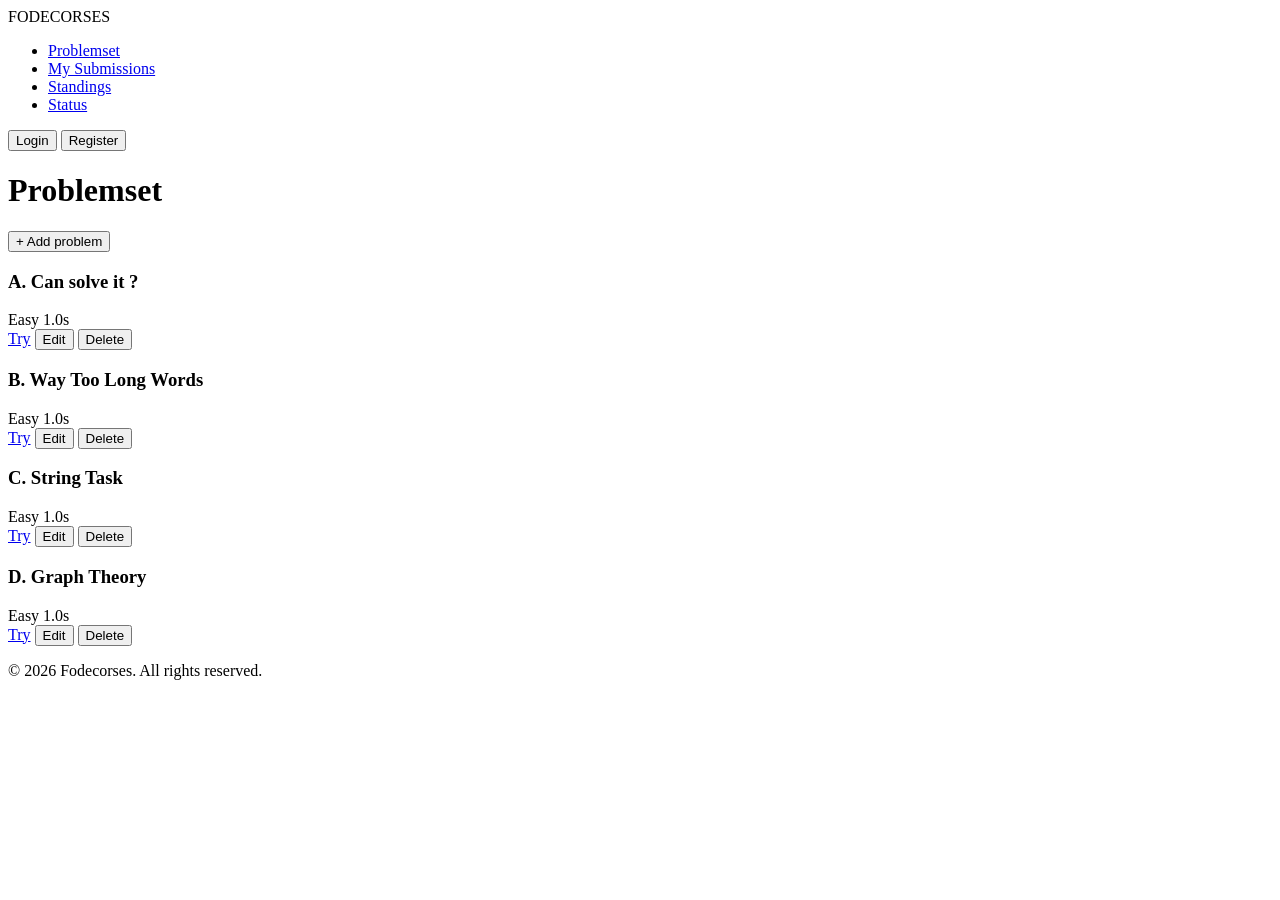
==== pages/home.html @ 0ba61a47 "fix: merged front-end pages" ====
<!DOCTYPE html>

<head>
    <title>Fodecorses - Home</title>
    <link rel="stylesheet" href="../styles/home-style.css">
</head>

<body>
    <!-- Navigation Bar -->
    <nav class="navbar">
        <div class="logo">
            <div class="logo-bars">
                <span class="bar-left"></span>
                <span class="bar-middle"></span>
                <span class="bar-right"></span>
            </div>

            <span class="logo-text"><span class="highlight-letter">F</span>ODECORSES</span>
        </div>

        <ul class="nav-links">
            <li><a href="../pages/home.html"> Problemset </a></li>
            <li><a href="../pages/submission.html">My Submissions</a></li>
            <li><a href="#">Standings</a></li>
            <li><a href="../pages/status.html">Status</a></li>
        </ul>

        <div class="auth-buttons">
            <button>Login</button>
            <button>Register</button>
        </div>

    </nav>

    <!-- Main Title & Header Section -->
    <div class="main-header">

        <h1>Problemset</h1>
        <button class="btn-add">+ Add problem</button>
    </div>

    <!-- Problems List Container -->
    <div class="problem-container">

        <div class="problem-card">
            <div class="problem-info">
                <h3> A. Can solve it ?</h3>
                <span class="difficulty">Easy</span>
                <span class="time-limit">1.0s</span>
            </div>

            <div class="problem-actions">
                <a href="#" class="btn-try">Try</a>
                <button class="btn-edit">Edit</button>
                <button class="btn-delete">Delete</button>

            </div>

        </div>

        <div class="problem-card">
            <div class="problem-info">
                <h3>B. Way Too Long Words</h3>
                <span class="difficulty">Easy</span>
                <span class="time-limit">1.0s</span>
            </div>

            <div class="problem-actions">
                <a href="#" class="btn-try">Try</a>
                <button class="btn-edit">Edit</button>
                <button class="btn-delete">Delete</button>

            </div>

        </div>

        <div class="problem-card">
            <div class="problem-info">
                <h3>C. String Task</h3>
                <span class="difficulty">Easy</span>
                <span class="time-limit">1.0s</span>
            </div>

            <div class="problem-actions">
                <a href="#" class="btn-try">Try</a>
                <button class="btn-edit">Edit</button>
                <button class="btn-delete">Delete</button>

            </div>

        </div>

        <div class="problem-card">
            <div class="problem-info">
                <h3>D. Graph Theory</h3>
                <span class="difficulty">Easy</span>
                <span class="time-limit">1.0s</span>
            </div>

            <div class="problem-actions">
                <a href="#" class="btn-try">Try</a>
                <button class="btn-edit">Edit</button>
                <button class="btn-delete">Delete</button>

            </div>

        </div>

    </div>


    <!-- Footer -->
    <footer>
        <p> &copy; 2026 Fodecorses. All rights reserved.</p>
    </footer>

</body>

</html>
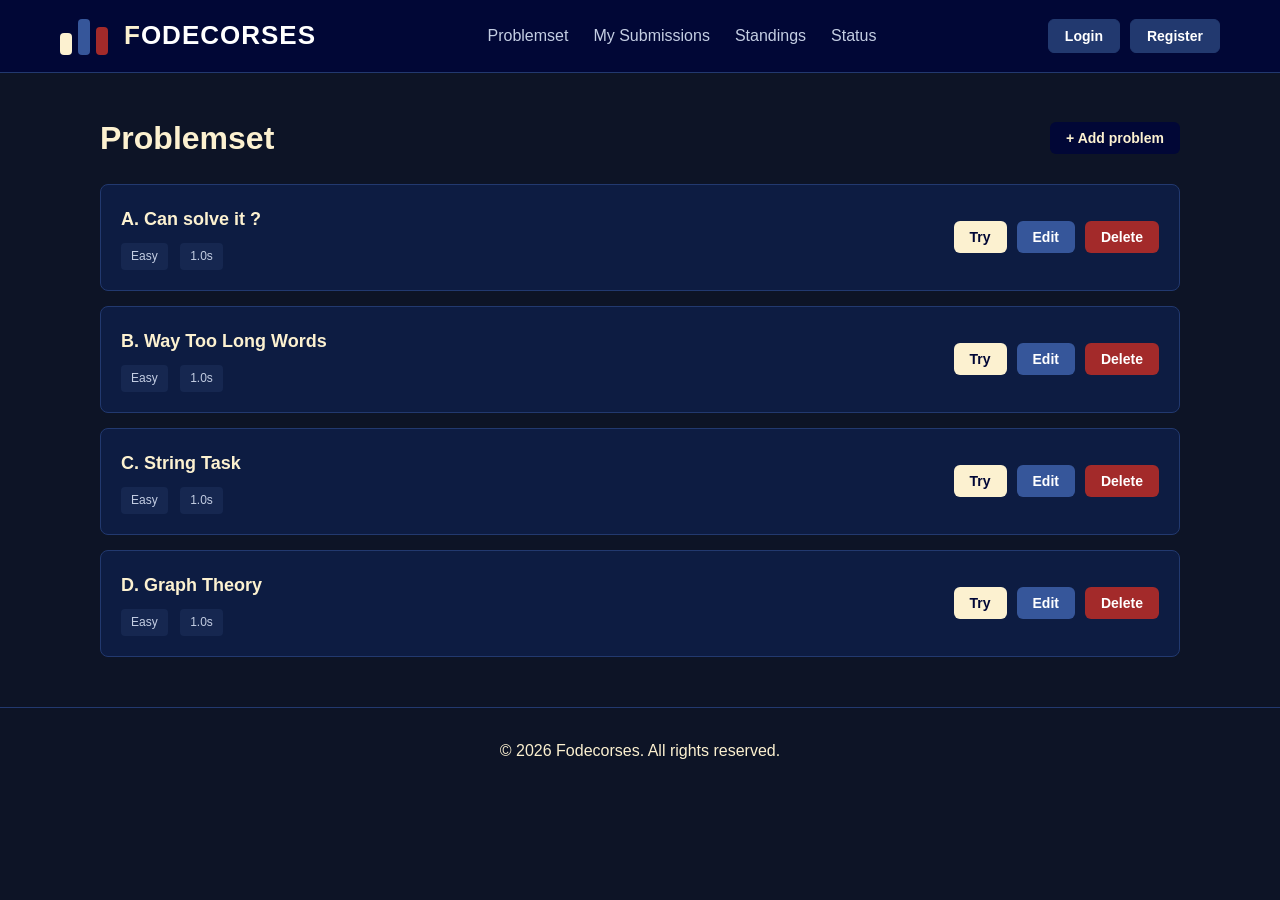
==== commit 60514eab: "fix: merged all front-end pages" ====
--- a/pages/home.html
+++ b/pages/home.html
@@ -21,8 +21,8 @@
         <ul class="nav-links">
             <li><a href="../pages/home.html"> Problemset </a></li>
             <li><a href="../pages/submission.html">My Submissions</a></li>
-            <li><a href="#">Standings</a></li>
-            <li><a href="../pages/status.html">Status</a></li>
+            <li><a href="../pages/Standings.html">Standings</a></li>
+            <li><a href="../pages/submission.html">Status</a></li>
         </ul>
 
         <div class="auth-buttons">
@@ -50,10 +50,9 @@
             </div>
 
             <div class="problem-actions">
-                <a href="#" class="btn-try">Try</a>
-                <button class="btn-edit">Edit</button>
+                <button class="btn-try" onclick="window.location.href='./view_problem.html' ">Try</button>
+                <button class="btn-edit" onclick="window.location.href='./add_edit_problem.html' ">Edit</button>
                 <button class="btn-delete">Delete</button>
-
             </div>
 
         </div>
@@ -66,10 +65,9 @@
             </div>
 
             <div class="problem-actions">
-                <a href="#" class="btn-try">Try</a>
-                <button class="btn-edit">Edit</button>
+                <button class="btn-try" onclick="window.location.href='./view_problem.html' ">Try</button>
+                <button class="btn-edit" onclick="window.location.href='./add_edit_problem.html' ">Edit</button>
                 <button class="btn-delete">Delete</button>
-
             </div>
 
         </div>
@@ -82,10 +80,9 @@
             </div>
 
             <div class="problem-actions">
-                <a href="#" class="btn-try">Try</a>
-                <button class="btn-edit">Edit</button>
+                <button class="btn-try" onclick="window.location.href='./view_problem.html' ">Try</button>
+                <button class="btn-edit" onclick="window.location.href='./add_edit_problem.html' ">Edit</button>
                 <button class="btn-delete">Delete</button>
-
             </div>
 
         </div>
@@ -98,10 +95,9 @@
             </div>
 
             <div class="problem-actions">
-                <a href="#" class="btn-try">Try</a>
-                <button class="btn-edit">Edit</button>
+                <button class="btn-try" onclick="window.location.href='./view_problem.html' ">Try</button>
+                <button class="btn-edit" onclick="window.location.href='./add_edit_problem.html' ">Edit</button>
                 <button class="btn-delete">Delete</button>
-
             </div>
 
         </div>
--- a/styles/home-style.css
+++ b/styles/home-style.css
@@ -0,0 +1,242 @@
+:root {
+    --color-primary: #010736;
+    --color-secondary: #0D1C42;
+    --color-accent: #22396F;
+    --color-highlight: #FCF1D0;
+
+    --color-surface: #162750;
+    --color-blue-light: #36569A;
+    --color-text: #FFFFFF;
+    --color-text-muted: #C4CEE3;
+    --color-border: #22396F;
+    --color-cream-hover: #F4E5B8;
+}
+
+/* 1. Global Reset */
+* {
+    margin: 0;
+    padding: 0;
+    box-sizing: border-box;
+}
+
+body {
+    background-color: rgba(13, 20, 38, 1);
+    color: var(--color-primary);
+    font-family: 'Segoe UI', Tahoma, Geneva, Verdana, sans-serif;
+    line-height: 1.6;
+}
+
+/* Base Buttons Reset */
+button,
+.btn-try {
+    font-family: inherit;
+    font-size: 14px;
+    font-weight: 600;
+    border: none;
+    border-radius: 6px;
+    cursor: pointer;
+    transition: all 0.2s ease;
+    padding: 8px 16px;
+}
+
+/* 2. Navigation Bar */
+nav {
+    display: flex;
+    justify-content: space-between;
+    align-items: center;
+    background-color: var(--color-primary);
+    padding: 15px 60px;
+    border-bottom: 1px solid var(--color-border);
+}
+
+/* Logo Section */
+.logo {
+    display: flex;
+    align-items: center;
+    gap: 16px;
+    cursor: pointer;
+    user-select: none;
+}
+
+.logo-bars {
+    display: flex;
+    align-items: flex-end;
+    gap: 6px;
+    height: 38px;
+}
+
+.logo-bars span {
+    display: inline-block;
+    width: 12px;
+    border-radius: 4px;
+}
+
+.bar-left {
+    height: 22px;
+    background-color: var(--color-highlight);
+}
+
+.bar-middle {
+    height: 36px;
+    background-color: var(--color-blue-light);
+}
+
+.bar-right {
+    height: 28px;
+    background-color: #a32a2a;
+}
+
+.logo-text {
+    font-size: 26px;
+    font-weight: 800;
+    letter-spacing: 1px;
+    color: var(--color-text);
+    text-transform: uppercase;
+}
+
+.highlight-letter {
+    color: var(--color-highlight);
+}
+
+/* Nav Links & Buttons */
+a {
+    text-decoration: none;
+    color: var(--color-text-muted);
+    transition: color 0.2s ease;
+}
+
+a:hover {
+    color: var(--color-highlight);
+}
+
+.nav-linkes,
+.nav-links {
+    list-style: none;
+    display: flex;
+    gap: 25px;
+}
+
+.auth-buttons {
+    display: flex;
+    gap: 10px;
+}
+
+.auth-buttons button {
+    background-color: var(--color-accent);
+    color: var(--color-text);
+    border: 1px solid var(--color-border);
+}
+
+.auth-buttons button:hover {
+    background-color: var(--color-blue-light);
+    border-color: var(--color-highlight);
+}
+
+/* 3. Main Header Section */
+.main-header {
+    display: flex;
+    justify-content: space-between;
+    align-items: center;
+    max-width: 1100px;
+    margin: 40px auto 20px auto;
+    padding: 0 10px;
+}
+
+.main-header h1 {
+    color: var(--color-highlight);
+    font-size: 32px;
+    font-weight: 700;
+}
+
+.btn-add {
+    background-color: var(--color-primary);
+    color: var(--color-highlight);
+}
+
+.btn-add:hover {
+    background-color: var(--color-secondary);
+    transform: translateY(-1px);
+}
+
+/* 4. Problem List & Cards Section */
+.problem-container {
+    max-width: 1100px;
+    margin: 0 auto;
+    padding: 0 10px;
+}
+
+.problem-card {
+    display: flex;
+    justify-content: space-between;
+    align-items: center;
+    padding: 20px;
+    margin-bottom: 15px;
+    background-color: var(--color-secondary);
+    border: 1px solid var(--color-border);
+    border-radius: 8px;
+    transition: all 0.2s ease;
+}
+
+.problem-card:hover {
+    background-color: var(--color-accent);
+    border-color: var(--color-highlight);
+}
+
+.problem-info h3 {
+    font-size: 18px;
+    margin-bottom: 8px;
+    color: var(--color-highlight);
+}
+
+.difficulty,
+.time-limit {
+    display: inline-block;
+    background-color: var(--color-surface);
+    color: var(--color-text-muted);
+    font-size: 12px;
+    padding: 4px 10px;
+    border-radius: 4px;
+    margin-right: 8px;
+}
+
+/* Action Buttons Inside Card */
+.problem-actions {
+    display: flex;
+    gap: 10px;
+    align-items: center;
+}
+
+.btn-try {
+    background-color: var(--color-highlight);
+    color: var(--color-primary);
+    display: inline-block;
+}
+
+.btn-try:hover {
+    background-color: var(--color-cream-hover);
+    transform: translateY(-1px);
+}
+
+.btn-edit {
+    background-color: var(--color-blue-light);
+    color: var(--color-text);
+}
+
+.btn-delete {
+    background-color: #a32a2a;
+    color: var(--color-text);
+}
+
+.btn-edit:hover,
+.btn-delete:hover {
+    opacity: 0.85;
+}
+
+/* 5. Footer Section */
+footer {
+    text-align: center;
+    padding: 30px;
+    margin-top: 50px;
+    color: var(--color-highlight);
+    border-top: 1px solid var(--color-border);
+}
